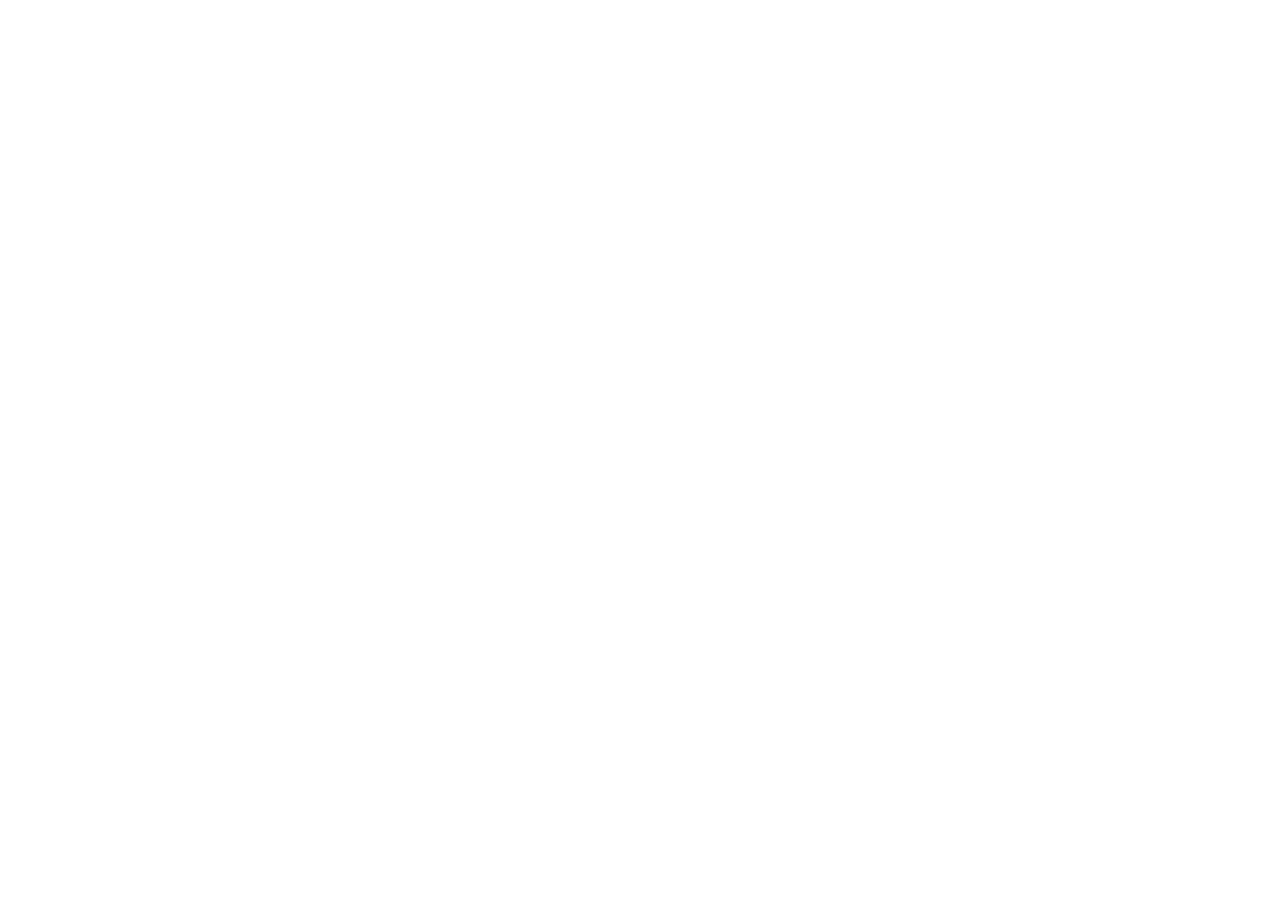
==== dashboard.html @ fd1106fd "HTML Assignment 1" ====
<!DOCTYPE html>
<html lang="en">
<head>
    <meta charset="UTF-8">
    <meta http-equiv="X-UA-Compatible" content="IE=edge">
    <meta name="viewport" content="width=device-width, initial-scale=1.0">
    <title>Dashboard</title>
</head>
<body>
    
</body>
</html>
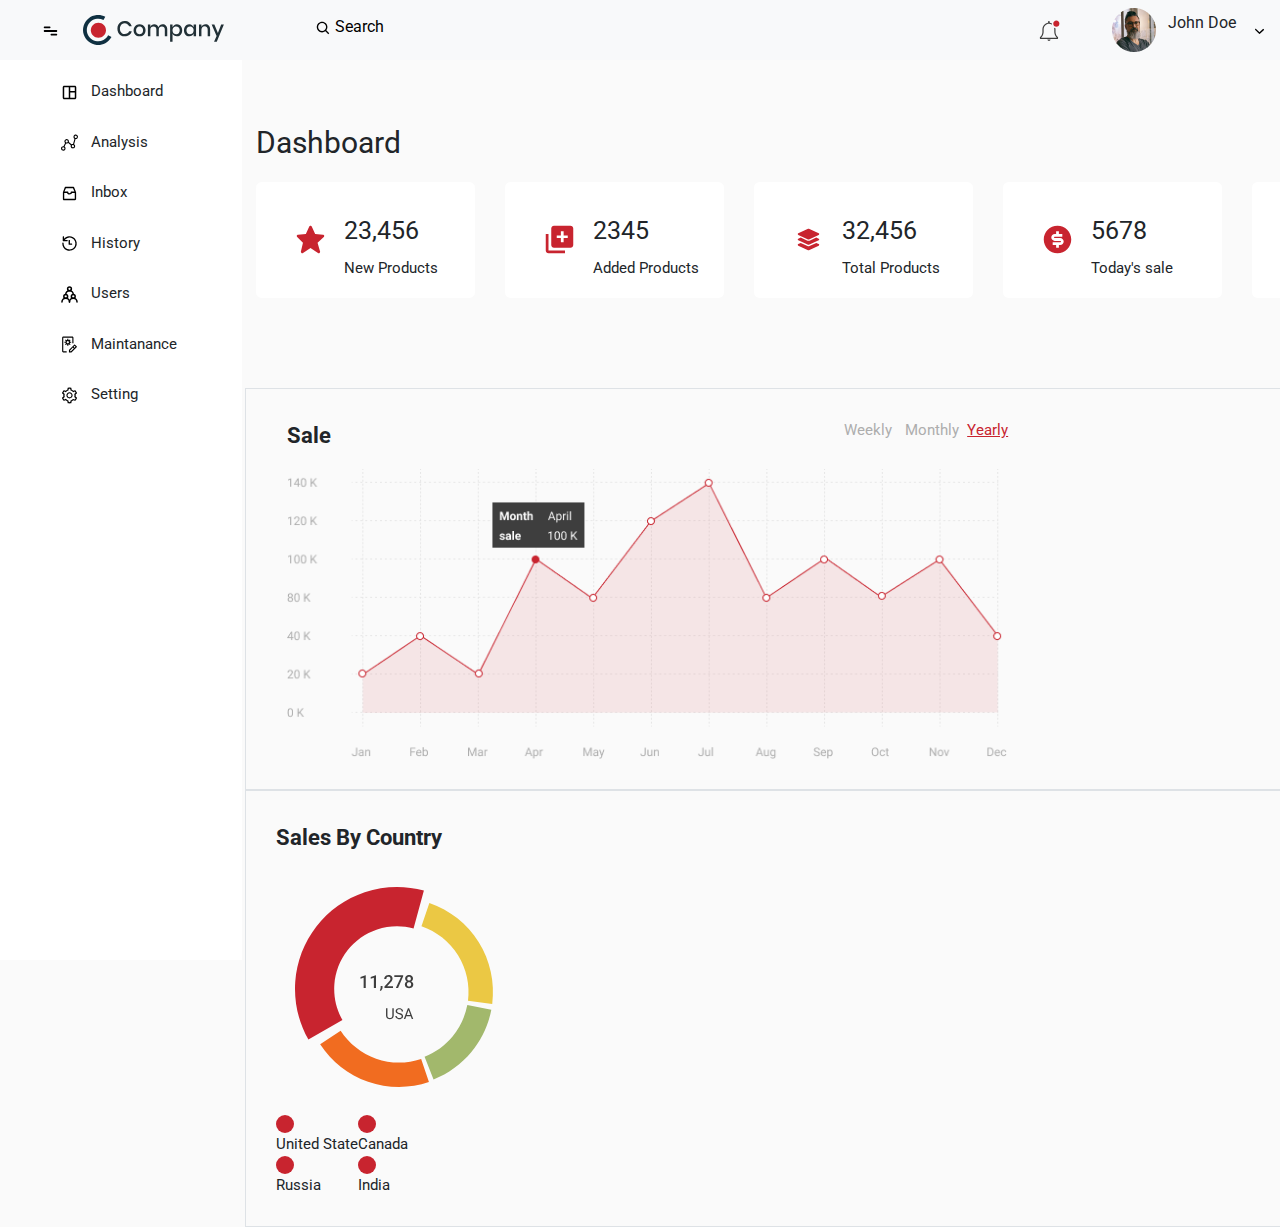
==== commit dd05ebc9: "day2 work" ====
--- a/dashboard.html
+++ b/dashboard.html
@@ -1,12 +1,190 @@
 <!DOCTYPE html>
 <html lang="en">
+
 <head>
-    <meta charset="UTF-8">
-    <meta http-equiv="X-UA-Compatible" content="IE=edge">
-    <meta name="viewport" content="width=device-width, initial-scale=1.0">
-    <title>Dashboard</title>
+  <meta charset="UTF-8">
+  <meta http-equiv="X-UA-Compatible" content="IE=edge">
+  <meta name="viewport" content="width=device-width, initial-scale=1.0">
+  <title>Dashboard</title>
+  <link rel="stylesheet" href="css/bootstrap.min.css">
+  <link rel="icon" type="image/x-icon" href="image/favicon.ico">
+  <link rel="stylesheet" href="https://cdn.jsdelivr.net/npm/bootstrap@5.3.0-alpha1/dist/css/bootstrap.min.css">
+  <script src="js/bootstrap.bundle.min.js"></script>
+  <script src="js/custom.js"></script>
+  <link rel="stylesheet" href="css/w3.css">
+  <link rel="stylesheet" href="css/style.css">
+
+
 </head>
-<body>
-    
+
+<body id="dashboard">
+  <nav class="navbar navbar-expand-lg bg-body-tertiary">
+    <div class="container-fluid">
+      <a class="navbar-brand" onclick="openSidebar()"><span><img src="image/menu-bar.svg" alt="" srcset=""
+            class="mainNavImg"></span></a>
+      <button class="navbar-toggler" type="button" data-bs-toggle="collapse" data-bs-target="#navbarSupportedContent"
+        aria-controls="navbarSupportedContent" aria-expanded="false" aria-label="Toggle navigation">
+        <span class="navbar-toggler-icon"></span>
+      </button>
+      <div class="collapse navbar-collapse" id="navbarSupportedContent">
+        <ul class="navbar-nav me-auto mb-2 mb-lg-0">
+          <li class="nav-item">
+            <a class="nav-link active" aria-current="page" href="#"><span><img src="image/header-logo.svg"
+                  class="navbarLogo"></span></a>
+          </li>
+          <li class="nav-item">
+            <a class="nav-link active" aria-current="page" href="#"><span><img src="image/search-icon.svg"
+                  class="navbarSearchIcon"></span> Search</a>
+          </li>
+        </ul>
+        <a class="nav-link active" aria-current="page" href="#"><span><img src="image/notification-icon.svg"
+              class="navbarNotification"></span></a>
+        <a class="nav-link active" aria-current="page" href="#"><span><img src="image/profile.png"
+              class="navbarProfile"></span></a>
+        <p class="navbarUser">John Doe</p>
+        <a class="nav-link active" aria-current="page" href="#"><span><img src="image/downward-arrow.svg"
+              class="navbarDownArrow"></span></a>
+      </div>
+    </div>
+  </nav>
+
+  <!-- Sidebar -->
+  <div class="w3-sidebar w3-bar-block" style="display:block" id="mySidebar">
+    <button class="w3-bar-item w3-button sidebarIcon"><span><img src="image/dashboard-default.svg"
+          class="navbarDownArrow">Dashboard</span></button>
+    <button class="w3-bar-item w3-button sidebarIcon"><span><img src="image/graph-default.svg"
+          class="navbarDownArrow">Analysis</span></button>
+    <button class="w3-bar-item w3-button sidebarIcon"><span><img src="image/inbox-default.svg"
+          class="navbarDownArrow">Inbox</span></button>
+    <button class="w3-bar-item w3-button sidebarIcon"><span><img src="image/clock-default.svg"
+          class="navbarDownArrow">History</span></button>
+    <button class="w3-bar-item w3-button sidebarIcon"><span><img src="image/user-default.svg"
+          class="navbarDownArrow">Users</span></button>
+    <button class="w3-bar-item w3-button sidebarIcon"><span><img src="image/maintenance-default.svg"
+          class="navbarDownArrow">Maintanance</span></button>
+    <button class="w3-bar-item w3-button sidebarIcon"><span><img src="image/setting-default.svg"
+          class="navbarDownArrow">Setting</span></button>
+  </div>
+  <div id="mainContent">
+    <p class="Dashboard">Dashboard</p>
+    <div class="detailsCard d-flex">
+
+      <!-- card1 -->
+      <div class="card mb-3">
+        <div class="row g-0">
+          <div class="col-md-4">
+            <img src="image/star.svg" class="img-fluid rounded-start" alt="...">
+          </div>
+          <div class="col-md-8">
+            <div class="card-body">
+              <p class="card-title">23,456</p>
+              <p class="card-text">New Products</p>
+            </div>
+          </div>
+        </div>
+      </div>
+
+      <!-- card2 -->
+
+      <div class="card mb-3" style="max-width: 219px;">
+        <div class="row g-0">
+          <div class="col-md-4">
+            <img src="image/new-product.svg" class="img-fluid rounded-start" alt="...">
+          </div>
+          <div class="col-md-8">
+            <div class="card-body">
+              <p class="card-title">2345</p>
+              <p class="card-text">Added Products</p>
+            </div>
+          </div>
+        </div>
+      </div>
+
+      <!-- card3 -->
+
+      <div class="card mb-3" style="max-width: 219px;">
+        <div class="row g-0">
+          <div class="col-md-4">
+            <img src="image/total-product.svg" class="img-fluid rounded-start" alt="...">
+          </div>
+          <div class="col-md-8">
+            <div class="card-body">
+              <p class="card-title">32,456</p>
+              <p class="card-text">Total Products</p>
+            </div>
+          </div>
+        </div>
+      </div>
+
+      <!-- card4 -->
+
+      <div class="card mb-3" style="max-width: 219px;">
+        <div class="row g-0">
+          <div class="col-md-4">
+            <img src="image/dollar-filled.svg" class="img-fluid rounded-start" alt="...">
+          </div>
+          <div class="col-md-8">
+            <div class="card-body">
+              <p class="card-title">5678</p>
+              <p class="card-text">Today's sale</p>
+            </div>
+          </div>
+        </div>
+      </div>
+
+      <!-- card5 -->
+
+      <div class="card mb-3" style="max-width: 219px;">
+        <div class="row g-0">
+          <div class="col-md-4">
+            <img src="image/money-bag.svg" class="img-fluid rounded-start" alt="...">
+          </div>
+          <div class="col-md-8">
+            <div class="card-body">
+              <hp class="card-title">33,5342</h>
+              <p class="card-text">total sale</p>
+            </div>
+          </div>
+        </div>
+      </div>
+    </div>
+    <div class="row graph">
+      <div class="col border">
+        <div class="row sale">
+          <div class="col"><p class="saleText"><b>Sale</b></p></div>
+          <div class="col">
+            <div class="row">
+              <div class="col">
+
+              </div>
+              <div class="col-2 salePeriod">Weekly</div>
+              <div class="col-2 salePeriod">Monthly</div>
+              <div class="col-2 salePeriod SalePeriodActive"><u>Yearly</u></div>
+            </div>
+          </div>
+          <img src="image/data-graph.png" alt="" srcset="">
+        </div>
+      </div>
+      <div class="col border saleByCountery">
+        <p class="saleText"><b>Sales By Country</b></p>
+        <img src="image/pie-chart.svg" alt="">
+        <table>
+          <tr>
+            <td><span><div class="circle"></div>United State</td>
+            <td><div class="circle"></div>Canada</td>
+          </tr>
+          <tr>
+            <td><div class="circle"></div>Russia</td>
+            <td><div class="circle"></div>India</td>
+          </tr>
+        </table>
+      </div>
+    </div>
+
+
+  </div>
+  
+  <script src="https://cdn.jsdelivr.net/npm/bootstrap@5.3.0-alpha1/dist/js/bootstrap.bundle.min.js"></script>
 </body>
+
 </html>--- a/css/style.css
+++ b/css/style.css
@@ -0,0 +1,233 @@
+@import url('https://fonts.googleapis.com/css2?family=Roboto');
+*{
+    margin: 0;
+    padding: 0;
+    font-family: roboto;
+}
+body{
+    background-color: #FAFAFA;
+}
+
+/* Css Of Index.html Page */
+
+.innerDiv{
+    width:50%;
+}
+.left{
+    position: relative;
+    top: 72px;
+left: 166px;
+}
+.left img{
+    width: 576px;
+    height: 576px;
+border-radius: 50%;
+box-shadow: 0px 4px 31px  #0000000A;
+border: 20px solid #FFFFFF;
+opacity: 1;
+}
+.companyLogo{
+    position:Absolute;
+    top: 106px;
+}
+.companyLogo img{
+    width: 272px;
+height: 58px;
+
+}
+.companyText{
+    position:Absolute;
+    width: 500px;
+    height: 100px;
+    top: 183px;
+   
+}
+.companyText p{
+    font: normal normal 300 40px/47px Roboto;
+letter-spacing: 0px;
+color: #3E3E3E;
+}
+.companyText span{
+    font: normal normal 900 40px/53px Roboto;
+letter-spacing: 0px;
+color: #C8242F;
+}
+.loginText{
+    position: Absolute;
+    top:315px;
+    
+}
+.loginText p{
+    text-align: left;
+font: normal normal normal 25px/33px Roboto;
+letter-spacing: 0px;
+color: #3E3E3E;
+}
+.loginForm{
+    position: absolute;
+    top:372px;
+}
+input{
+    width:429px;
+    height:49px;
+    background: #FFFFFF 0% 0% no-repeat padding-box;
+border: 1px solid #ADADAD;
+border-radius: 5px;
+}
+input[type=password]{
+    margin-top: 27px;
+}
+input[type=submit]{
+    width: 138px;
+height: 45px;
+background: #C8242F 0% 0% no-repeat padding-box;
+border-radius: 23px;
+font: normal normal medium 18px/24px Roboto;
+letter-spacing: 0px;
+color: #FFFFFF;
+margin-top:30px;
+}
+
+.forgotPass{
+    position: absolute;
+    top:170px;
+    left: 300px;
+    font: normal normal normal 15px/20px Roboto;
+    color: #ADADAD;
+}
+.signIn{
+    position: absolute;
+    top:595px;
+    font: normal normal normal 15px/20px Roboto;
+    color: #ADADAD;
+}
+.signIn span{
+    color: #C8242F;
+}
+
+
+/*css of Dashboard page*/
+
+.dashboard{
+    background: #FAFAFA 0% 0% no-repeat padding-box;
+}
+nav{
+    font-size: 16px;
+}
+.mainNavImg{
+    margin-left: 30px;
+}
+.navbarLogo{
+    height:30px;
+    width:142px;
+    margin-right:75px;
+}
+.navbarSearchIcon{
+    height:16px;
+    width:16px;
+}
+.navbarDownArrow{
+    margin-left: 14px;
+}
+.navbarUser{
+    margin-left: 12px;
+}
+.navbarProfile{
+    margin-left: 52px;
+    height:44px;
+    width:44px;
+}
+.navbarNotification{
+    height: 22px;
+    width: 22px;
+}
+span img{
+    width:19px;
+    height: 18px;
+}
+.w3-sidebar{
+    z-index: 111;
+}
+.w3-sidebar button{
+    margin:12px 30px;
+}
+.w3-sidebar img{
+    width: 19px;
+    height: 19px;
+    margin-right: 12px;
+}
+.sidebarIcon:hover{
+    background-color: #FFF3F4;
+    color:#C8242F;
+}
+.w3-sidebar{
+    width:242px;
+}
+#mainContent {
+    margin-left: 20%;
+}
+#mainContent .Dashboard{
+    font-size: 30px;
+    position: absolute;
+    top: 120px;
+}
+.detailsCard{
+    border:none;
+    position: absolute;
+    top:182px;
+}
+.detailsCard .card{
+    width: 219px;
+    height:116px;
+    overflow-y: hidden;
+    margin-right:30px
+
+}
+.detailsCard img{
+    margin:41px 0;
+    margin-left:38px;
+    height:  33px;
+    width: 33px;
+}
+.detailsCard .card-body{
+    padding-top:30px;
+
+}
+.detailsCard .card-title{
+    font-size: 25px;
+}
+.detailsCard .card-text{
+    font-size: 15px;
+}
+.detailsCard .card{
+    border:none;
+}
+.graph{
+    position: relative;
+    top:328px;
+}
+.sale{
+    width:802px;
+    height:400px;
+    padding:30px;
+}
+.saleText{
+    font-size: 22px;
+}
+.salePeriod{
+    font-family: 12px;
+    color: #ADADAD;
+}
+.SalePeriodActive{
+    color: #C8242F;
+}
+.saleByCountery{
+    padding:30px;
+}
+
+.circle{
+    width:18px;
+    height:18px;
+    border-radius: 100%;
+    background-color: #C8242F;
+}
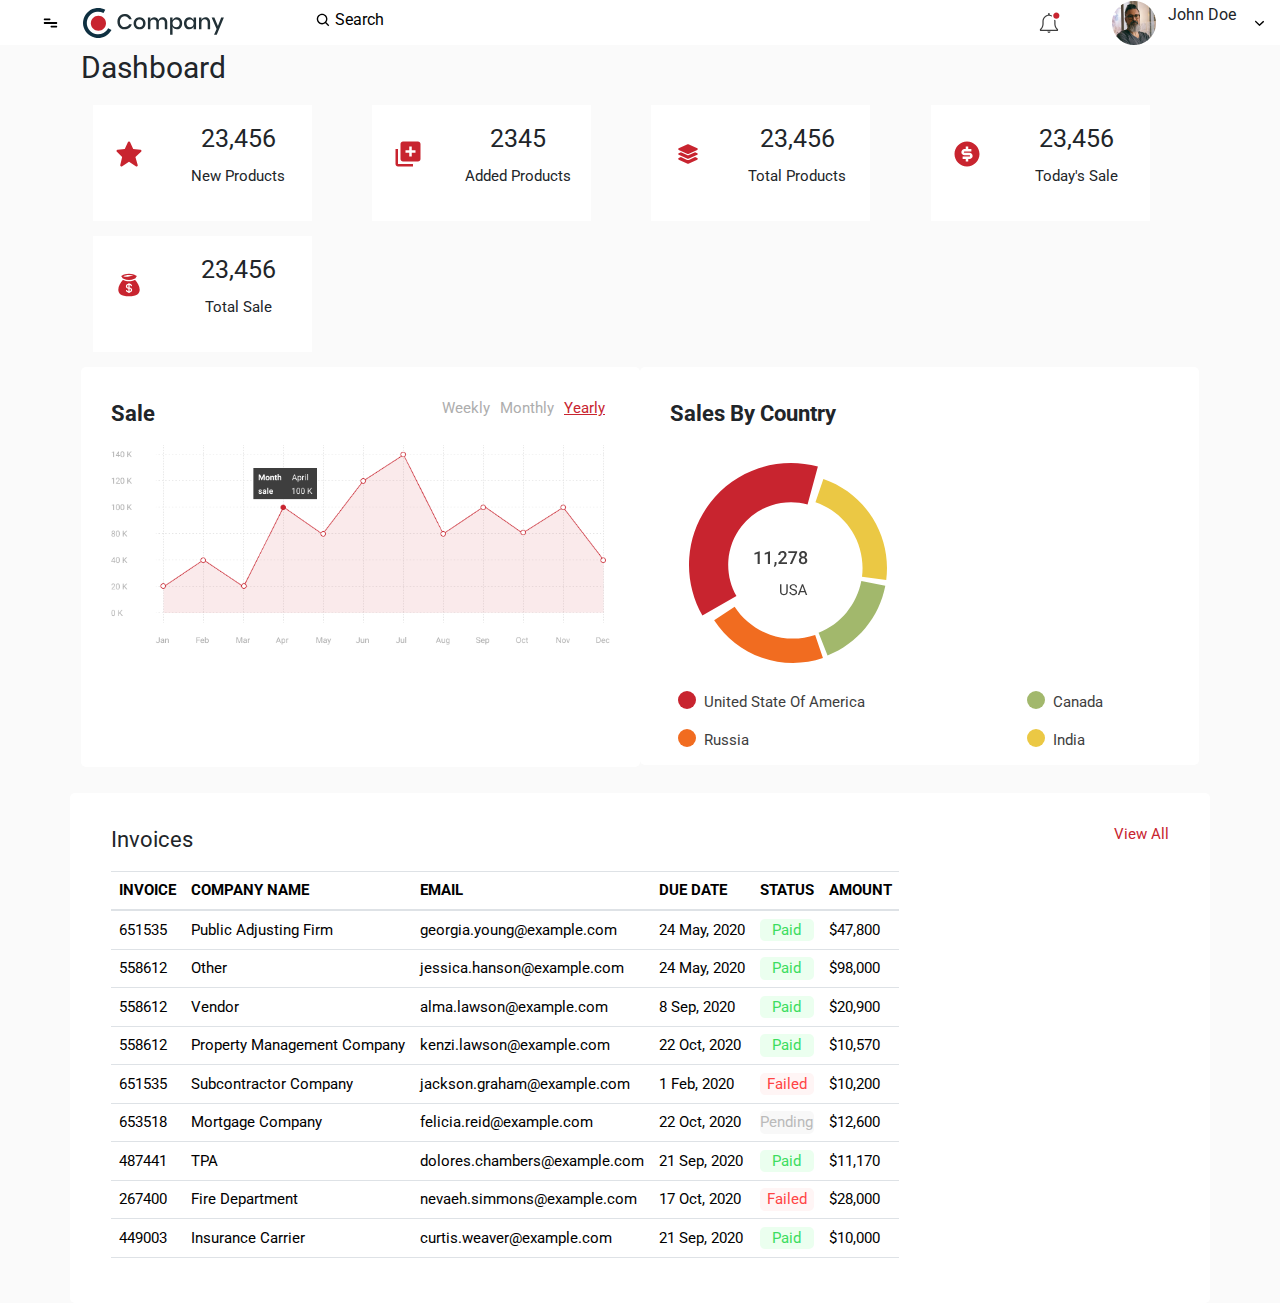
==== commit f47195c6: "Assignment 3" ====
--- a/dashboard.html
+++ b/dashboard.html
@@ -18,8 +18,8 @@
 </head>
 
 <body id="dashboard">
-  <nav class="navbar navbar-expand-lg bg-body-tertiary">
-    <div class="container-fluid">
+  <nav class="navbar navbar-expand-lg bg-body-tertiary bg-white">
+    <div class="container-fluid bg-white">
       <a class="navbar-brand" onclick="openSidebar()"><span><img src="image/menu-bar.svg" alt="" srcset=""
             class="mainNavImg"></span></a>
       <button class="navbar-toggler" type="button" data-bs-toggle="collapse" data-bs-target="#navbarSupportedContent"
@@ -49,9 +49,9 @@
   </nav>
 
   <!-- Sidebar -->
-  <div class="w3-sidebar w3-bar-block" style="display:block" id="mySidebar">
-    <button class="w3-bar-item w3-button sidebarIcon"><span><img src="image/dashboard-default.svg"
-          class="navbarDownArrow">Dashboard</span></button>
+  <div class="w3-sidebar w3-bar-block" style="display:none" id="mySidebar">
+    <button class="w3-bar-item w3-button sidebarIcon"><img src="image/dashboard-default.svg"
+        class="navbarDownArrow"><span class="Items">Dashboard</span></button>
     <button class="w3-bar-item w3-button sidebarIcon"><span><img src="image/graph-default.svg"
           class="navbarDownArrow">Analysis</span></button>
     <button class="w3-bar-item w3-button sidebarIcon"><span><img src="image/inbox-default.svg"
@@ -65,11 +65,90 @@
     <button class="w3-bar-item w3-button sidebarIcon"><span><img src="image/setting-default.svg"
           class="navbarDownArrow">Setting</span></button>
   </div>
-  <div id="mainContent">
+  <!-- <div id="mainContent"> -->
+    <div class="container">
     <p class="Dashboard">Dashboard</p>
-    <div class="detailsCard d-flex">
-
-      <!-- card1 -->
+    <div class="container-fluid text-center">
+      <div class="row">
+        <div class="col">
+          <div class="card mb-3">
+            <div class="row g-0">
+              <div class="col-md-4 d-flex align-items-center justify-content-center">
+                <img src="image/star.svg" class="img-fluid rounded-start" alt="...">
+              </div>
+              <div class="col-md-8">
+                <div class="card-body">
+                  <p class="card-title">23,456</p>
+                  <p class="card-text">New Products</p>
+                </div>
+              </div>
+            </div>
+          </div>
+        </div>
+        <div class="col">
+        <div class="card mb-3" style="max-width: 219px;">
+          <div class="row g-0">
+            <div class="col-md-4 d-flex align-items-center justify-content-center">
+              <img src="image/new-product.svg" class="img-fluid rounded-start" alt="...">
+            </div>
+            <div class="col-md-8">
+              <div class="card-body">
+                <p class="card-title">2345</p>
+                <p class="card-text">Added Products</p>
+              </div>
+            </div>
+          </div>
+        </div>
+      </div>
+        <div class="col">
+          <div class="card mb-3">
+            <div class="row g-0">
+              <div class="col-md-4 d-flex align-items-center justify-content-center">
+                <img src="image/total-product.svg" class="img-fluid rounded-start" alt="...">
+              </div>
+              <div class="col-md-8">
+                <div class="card-body">
+                  <p class="card-title">23,456</p>
+                  <p class="card-text">Total Products</p>
+                </div>
+              </div>
+            </div>
+          </div>
+        </div>
+        <div class="col">
+          <div class="card mb-3">
+            <div class="row g-0">
+              <div class="col-md-4 d-flex align-items-center justify-content-center">
+                <img src="image/dollar-filled.svg" class="img-fluid rounded-start" alt="...">
+              </div>
+              <div class="col-md-8">
+                <div class="card-body">
+                  <p class="card-title">23,456</p>
+                  <p class="card-text">Today's Sale</p>
+                </div>
+              </div>
+            </div>
+          </div>
+        </div>
+        <div class="col">
+          <div class="card mb-3">
+            <div class="row g-0">
+              <div class="col-md-4 d-flex align-items-center justify-content-center">
+                <img src="image/money-bag.svg" class="img-fluid rounded-start" alt="...">
+              </div>
+              <div class="col-md-8">
+                <div class="card-body">
+                  <p class="card-title">23,456</p>
+                  <p class="card-text">Total Sale</p>
+                </div>
+              </div>
+            </div>
+          </div>
+        </div>
+      </div>
+    </div>
+    <!-- <div class="detailsCard d-flex">
+
       <div class="card mb-3">
         <div class="row g-0">
           <div class="col-md-4">
@@ -84,7 +163,7 @@
         </div>
       </div>
 
-      <!-- card2 -->
+      
 
       <div class="card mb-3" style="max-width: 219px;">
         <div class="row g-0">
@@ -100,7 +179,7 @@
         </div>
       </div>
 
-      <!-- card3 -->
+      
 
       <div class="card mb-3" style="max-width: 219px;">
         <div class="row g-0">
@@ -116,7 +195,7 @@
         </div>
       </div>
 
-      <!-- card4 -->
+      
 
       <div class="card mb-3" style="max-width: 219px;">
         <div class="row g-0">
@@ -132,7 +211,7 @@
         </div>
       </div>
 
-      <!-- card5 -->
+      
 
       <div class="card mb-3" style="max-width: 219px;">
         <div class="row g-0">
@@ -142,48 +221,186 @@
           <div class="col-md-8">
             <div class="card-body">
               <hp class="card-title">33,5342</h>
-              <p class="card-text">total sale</p>
-            </div>
-          </div>
+                <p class="card-text">total sale</p>
+            </div>
+          </div>
+        </div>
+      </div>
+    </div> -->
+
+    <!-- Graph  -->
+    <div class="container-fluid">
+      <div class="row">
+        <div class="col sale">
+          <div class="d-flex justify-content-between">
+            <p class="saleText"><b>Sale</b></p>
+            <div class="d-inline-flex">
+              <p class="salePeriod">Weekly</p>
+              <p class="salePeriod">Monthly</p>
+              <p class="salePeriod SalePeriodActive">Yearly</p>
+            </div>
+          </div>
+          
+          <img src="image/data-graph.png" alt="" srcset="">
+        </div>
+        <div class="col saleByCountry">
+          <p class="saleText"><b>Sales By Country</b></p>
+          <img src="image/pie-chart.svg" alt="">
+          <table>
+            <tr>
+              <td>
+                <div class="d-inline-flex">
+                  <p class="circle red"></p>
+                  <p>United State Of America</p>
+                </div>
+              </td>
+              <td>
+                <div class="d-inline-flex">
+                  <p class="circle green"></p>
+                  <p>Canada</p>
+                </div>
+              </td>
+            </tr>
+            <tr>
+              <td>
+                <div class="d-inline-flex">
+                  <p class="circle orange"></p>
+                  <p>Russia</p>
+                </div>
+              </td>
+              <td>
+                <div class="d-inline-flex">
+                  <p class="circle yellow"></p>
+                  <p>India</p>
+                </div>
+              </td>
+            </tr>
+          </table>
         </div>
       </div>
     </div>
-    <div class="row graph">
-      <div class="col border">
-        <div class="row sale">
-          <div class="col"><p class="saleText"><b>Sale</b></p></div>
-          <div class="col">
-            <div class="row">
-              <div class="col">
-
-              </div>
-              <div class="col-2 salePeriod">Weekly</div>
-              <div class="col-2 salePeriod">Monthly</div>
-              <div class="col-2 salePeriod SalePeriodActive"><u>Yearly</u></div>
-            </div>
-          </div>
-          <img src="image/data-graph.png" alt="" srcset="">
-        </div>
-      </div>
-      <div class="col border saleByCountery">
-        <p class="saleText"><b>Sales By Country</b></p>
-        <img src="image/pie-chart.svg" alt="">
-        <table>
-          <tr>
-            <td><span><div class="circle"></div>United State</td>
-            <td><div class="circle"></div>Canada</td>
-          </tr>
-          <tr>
-            <td><div class="circle"></div>Russia</td>
-            <td><div class="circle"></div>India</td>
-          </tr>
-        </table>
-      </div>
+
+    <!-- Invoices -->
+    <div class="row invoices">
+      <div class="container-fluid">
+      <div class="row d-flex justify-content-between">
+        <div class="col">
+          <p>Invoices</p>
+        </div>
+        <div class="col"> <a href="#">View All</a></div>
+      </div>
+      <table class="table table-responsive">
+        <thead>
+          <tr>
+            <th scope="col">INVOICE</th>
+            <th scope="col">COMPANY NAME</th>
+            <th scope="col">EMAIL</th>
+            <th scope="col">DUE DATE</th>
+            <th scope="col">STATUS</th>
+            <th scope="col">AMOUNT</th>
+          </tr>
+        </thead>
+        <tbody>
+          <tr>
+            <td>651535</td>
+            <td>Public Adjusting Firm</td>
+            <td>georgia.young@example.com</td>
+            <td>24 May, 2020</td>
+            <td>
+              <div class="paid">Paid</div>
+            </td>
+            <td>$47,800</td>
+          </tr>
+          <tr>
+            <td>558612</td>
+            <td>Other</td>
+            <td>jessica.hanson@example.com</td>
+            <td>24 May, 2020</td>
+            <td>
+              <div class="paid">Paid</div>
+            </td>
+            <td>$98,000</td>
+          </tr>
+          <tr>
+            <td>558612</td>
+            <td>Vendor</td>
+            <td>alma.lawson@example.com</td>
+            <td>8 Sep, 2020</td>
+            <td>
+              <div class="paid">Paid</div>
+            </td>
+            <td>$20,900</td>
+          </tr>
+          <tr>
+            <td>558612</td>
+            <td>Property Management Company</td>
+            <td>kenzi.lawson@example.com</td>
+            <td>22 Oct, 2020</td>
+            <td>
+              <div class="paid">Paid</div>
+            </td>
+            <td>$10,570</td>
+          </tr>
+          <tr>
+            <td>651535</td>
+            <td>Subcontractor Company</td>
+            <td>jackson.graham@example.com</td>
+            <td>1 Feb, 2020</td>
+            <td>
+              <div class="failed">Failed</div>
+            </td>
+            <td>$10,200</td>
+          </tr>
+          <tr>
+            <td>653518</td>
+            <td>Mortgage Company</td>
+            <td>felicia.reid@example.com</td>
+            <td>22 Oct, 2020</td>
+            <td>
+              <div class="pending">Pending</div>
+            </td>
+            <td>$12,600</td>
+          </tr>
+          <tr>
+            <td>487441</td>
+            <td>TPA</td>
+            <td>dolores.chambers@example.com</td>
+            <td>21 Sep, 2020</td>
+            <td>
+              <div class="paid">Paid</div>
+            </td>
+            <td>$11,170</td>
+          </tr>
+          <tr>
+            <td>267400</td>
+            <td>Fire Department</td>
+            <td>nevaeh.simmons@example.com</td>
+            <td>17 Oct, 2020</td>
+            <td>
+              <div class="failed">Failed</div>
+            </td>
+            <td>$28,000</td>
+          </tr>
+          <tr>
+            <td>449003</td>
+            <td>Insurance Carrier</td>
+            <td>curtis.weaver@example.com</td>
+            <td>21 Sep, 2020</td>
+            <td>
+              <div class="paid">Paid</div>
+            </td>
+            <td>$10,000</td>
+          </tr>
+        </tbody>
+      </table>
     </div>
 
+    </div>
+    
 
   </div>
-  
+
+
   <script src="https://cdn.jsdelivr.net/npm/bootstrap@5.3.0-alpha1/dist/js/bootstrap.bundle.min.js"></script>
 </body>
 
--- a/css/style.css
+++ b/css/style.css
@@ -1,233 +1,527 @@
 @import url('https://fonts.googleapis.com/css2?family=Roboto');
-*{
+
+* {
     margin: 0;
     padding: 0;
     font-family: roboto;
-}
-body{
+
+}
+
+body {
     background-color: #FAFAFA;
 }
 
 /* Css Of Index.html Page */
 
-.innerDiv{
-    width:50%;
-}
-.left{
+.index img{
+    border-radius: 50%;
+    border: 20px solid #FFFFFF;
+    box-shadow: 0px 4px 31px #0000000A;
+    margin-top: 72px;
+}
+
+.innerDiv {
+    width: 50%;
+}
+
+.left {
     position: relative;
     top: 72px;
-left: 166px;
-}
-.left img{
+    left: 166px;
+}
+
+.left img {
     width: 576px;
     height: 576px;
-border-radius: 50%;
-box-shadow: 0px 4px 31px  #0000000A;
-border: 20px solid #FFFFFF;
-opacity: 1;
-}
-.companyLogo{
-    position:Absolute;
+    border-radius: 50%;
+    box-shadow: 0px 4px 31px #0000000A;
+    border: 20px solid #FFFFFF;
+    opacity: 1;
+}
+
+.companyLogo {
+    position: Absolute;
     top: 106px;
 }
-.companyLogo img{
+
+.companyLogo img {
     width: 272px;
-height: 58px;
-
-}
-.companyText{
-    position:Absolute;
+    height: 58px;
+
+}
+
+.companyText {
+    position: Absolute;
     width: 500px;
     height: 100px;
     top: 183px;
-   
-}
-.companyText p{
+
+}
+
+.companyText p {
     font: normal normal 300 40px/47px Roboto;
-letter-spacing: 0px;
-color: #3E3E3E;
-}
-.companyText span{
+    letter-spacing: 0px;
+    color: #3E3E3E;
+}
+
+.companyText span {
     font: normal normal 900 40px/53px Roboto;
-letter-spacing: 0px;
-color: #C8242F;
-}
-.loginText{
+    letter-spacing: 0px;
+    color: #C8242F;
+}
+
+.loginText {
     position: Absolute;
-    top:315px;
-    
-}
-.loginText p{
+    top: 315px;
+
+}
+
+.loginText p {
     text-align: left;
-font: normal normal normal 25px/33px Roboto;
-letter-spacing: 0px;
-color: #3E3E3E;
-}
-.loginForm{
-    position: absolute;
-    top:372px;
-}
-input{
-    width:429px;
-    height:49px;
+    font: normal normal normal 25px/33px Roboto;
+    letter-spacing: 0px;
+    color: #3E3E3E;
+}
+
+.loginForm {
+    position: absolute;
+    top: 372px;
+}
+
+input {
+    width: 429px;
+    height: 49px;
     background: #FFFFFF 0% 0% no-repeat padding-box;
-border: 1px solid #ADADAD;
-border-radius: 5px;
-}
-input[type=password]{
+    border: 1px solid #ADADAD;
+    border-radius: 5px;
+}
+
+input[type=password] {
     margin-top: 27px;
 }
-input[type=submit]{
+
+input[type=submit] {
     width: 138px;
-height: 45px;
-background: #C8242F 0% 0% no-repeat padding-box;
-border-radius: 23px;
-font: normal normal medium 18px/24px Roboto;
-letter-spacing: 0px;
-color: #FFFFFF;
-margin-top:30px;
-}
-
-.forgotPass{
-    position: absolute;
-    top:170px;
+    height: 45px;
+    background: #C8242F 0% 0% no-repeat padding-box;
+    border-radius: 23px;
+    font: normal normal medium 18px/24px Roboto;
+    letter-spacing: 0px;
+    color: #FFFFFF;
+    margin-top: 30px;
+}
+
+.forgotPass {
+    position: absolute;
+    top: 170px;
     left: 300px;
     font: normal normal normal 15px/20px Roboto;
     color: #ADADAD;
 }
-.signIn{
-    position: absolute;
-    top:595px;
+
+.signIn {
+    position: absolute;
+    top: 595px;
     font: normal normal normal 15px/20px Roboto;
     color: #ADADAD;
 }
-.signIn span{
+
+.signIn span {
     color: #C8242F;
 }
 
 
 /*css of Dashboard page*/
 
-.dashboard{
+.dashboard {
     background: #FAFAFA 0% 0% no-repeat padding-box;
 }
-nav{
+
+nav {
     font-size: 16px;
-}
-.mainNavImg{
+    z-index: 11;
+    position: fixed;
+    background-color: #FFFFFF;
+}
+
+.navbar {
+    display: contents;
+    margin-top: 0;
+    padding-top: 0;
+}
+
+.mainNavImg {
     margin-left: 30px;
 }
-.navbarLogo{
-    height:30px;
-    width:142px;
-    margin-right:75px;
-}
-.navbarSearchIcon{
-    height:16px;
-    width:16px;
-}
-.navbarDownArrow{
+
+.navbarLogo {
+    height: 30px;
+    width: 142px;
+    margin-right: 75px;
+}
+
+.navbarSearchIcon {
+    height: 16px;
+    width: 16px;
+}
+
+.navbarDownArrow {
     margin-left: 14px;
 }
-.navbarUser{
+
+.navbarUser {
     margin-left: 12px;
 }
-.navbarProfile{
+
+.navbarProfile {
     margin-left: 52px;
-    height:44px;
-    width:44px;
-}
-.navbarNotification{
+    height: 44px;
+    width: 44px;
+}
+
+.navbarNotification {
     height: 22px;
     width: 22px;
 }
-span img{
-    width:19px;
+
+span img {
+    width: 19px;
     height: 18px;
 }
-.w3-sidebar{
+
+.w3-sidebar {
     z-index: 111;
 }
-.w3-sidebar button{
-    margin:12px 30px;
-}
-.w3-sidebar img{
+
+.w3-sidebar button {
+    margin: 12px 30px;
+}
+
+.w3-sidebar img {
     width: 19px;
     height: 19px;
     margin-right: 12px;
 }
-.sidebarIcon:hover{
+
+.sidebarIcon:hover {
     background-color: #FFF3F4;
-    color:#C8242F;
-}
-.w3-sidebar{
-    width:242px;
-}
+    color: #C8242F;
+}
+
+.w3-sidebar {
+    width: 242px;
+}
+
 #mainContent {
-    margin-left: 20%;
-}
-#mainContent .Dashboard{
+    /* margin-left: 18%; */
+    position: relative;
+}
+
+.Dashboard {
     font-size: 30px;
-    position: absolute;
-    top: 120px;
-}
-.detailsCard{
-    border:none;
-    position: absolute;
-    top:182px;
-}
-.detailsCard .card{
+}
+.card{
+    border: none !important;
+    border-radius: 0 !important;
+    font:roboto !important;
     width: 219px;
-    height:116px;
+    height: 116px;
+    padding: 0 !important;
+}
+.card img{
+    width: 30px;
+    height: 30px;
+}
+.card-text{
+    font-size: 15px !important;
+}
+.card-title{
+    font-size: 25px !important;
+}
+
+
+.detailsCard {
+    border: none;
+    position: absolute;
+    top: 100px;
+}
+
+.detailsCard .card {
+    width: 219px;
+    height: 116px;
     overflow-y: hidden;
-    margin-right:30px
-
-}
-.detailsCard img{
-    margin:41px 0;
-    margin-left:38px;
-    height:  33px;
+    margin-right: 30px
+}
+
+.detailsCard img {
+    margin: 41px 0;
+    margin-left: 38px;
+    height: 33px;
     width: 33px;
 }
-.detailsCard .card-body{
-    padding-top:30px;
-
-}
-.detailsCard .card-title{
+
+.detailsCard .card-body {
+    padding-top: 30px;
+
+}
+
+.detailsCard .card-title {
     font-size: 25px;
 }
-.detailsCard .card-text{
+
+.detailsCard .card-text {
     font-size: 15px;
 }
-.detailsCard .card{
-    border:none;
-}
-.graph{
-    position: relative;
-    top:328px;
-}
-.sale{
-    width:802px;
-    height:400px;
-    padding:30px;
-}
-.saleText{
+
+.detailsCard .card {
+    border: none;
+}
+
+/* .graph {
+    position: absolute;
+    top: 248px;
+} */
+
+.sale {
+    width: 802px;
+    height: 400px;
+    padding: 30px;
+    background-color: #FFFFFF;
+    border-radius: 5px;
+}
+.sale img{
+    /* min-width: 250px;
+    width: min(15vw, 802px);
+    margin: 0 auto; */
+    max-width:100%;
+max-height:100%;
+}
+.saleByCountry img{
+    max-width:100%;
+max-height:100%;
+}
+
+.saleText {
     font-size: 22px;
 }
-.salePeriod{
+
+.salePeriod {
     font-family: 12px;
     color: #ADADAD;
+    background-color: #FFFFFF;
+    border-radius: 5px;
+    margin:0 5px;
+}
+
+.SalePeriodActive {
+    color: #C8242F;
 }
 .SalePeriodActive{
-    color: #C8242F;
-}
-.saleByCountery{
-    padding:30px;
-}
-
-.circle{
+    text-decoration: underline solid #C8242F;
+}
+
+.saleByCountry {
+    width: 385px;
+height: 398px;
+    background-color: #FFFFFF;
+    padding: 30px;
+    border-radius: 5px;
+}
+
+.circle {
+    width: 18px;
+    height: 18px;
+    border-radius: 100%;
+    margin: 0 8px;
+    ;
+}
+
+.red {
+    background-color: #C8242F;
+}
+
+.green {
+    background-color: #A2B86C;
+}
+
+.orange {
+    background-color: #F16C20;
+}
+
+.yellow {
+    background-color: #EBC844;
+}
+
+.saleByCountery td {
+    padding-right: 25px;
+}
+
+.saleByCountery table {
+    table-layout: auto;
+    width: 100%;
+}
+
+.invoices {
+    background-color: #FFFFFF;
+    padding: 30px;
+    border-radius: 5px;
+    margin-top:2vw ;
+}
+
+.invoices p {
+    font-size: 22px;
+}
+
+.paid {
+    background-color: #EBFFEF;
+    color: #3CDD5F;
+    text-align: center;
+    border-radius: 5px;
+}
+
+.failed {
+    background-color: #FFF5F5;
+    color: #FF4545;
+    text-align: center;
+    border-radius: 5px;
+}
+
+.pending {
+    background-color: #F8F8F8;
+    color: #BABABA;
+    text-align: center;
+    border-radius: 5px;
+}
+
+table {
+    color: #3E3E3E;
+    font-size: 15px;
+    width: 100% !important;
+}
+
+table th {
+    color: #ADADAD;
+}
+
+.invoices a {
+    float: right;
+    text-decoration: none;
+    color: #C8242F;
+}
+
+
+/* Css for inner Page  */
+.navDiv,
+.sideDiv {
+    position: sticky;
+    background-color: #FFFFFF;
+    top: 0;
+    right: 0;
+}
+
+.analysisText {
+    font-size: 30px;
+}
+
+.mainArea {
+    position: relative;
+    /* left: 242px; */
+}
+
+.analysisText {
+    position: absolute;
+    top: 40px;
+    left: 48px;
+    font: normal normal medium 30px/39px Roboto;
+}
+
+.form {
+    background-color: white;
+    position: absolute;
+    top: 100px;
+    left: 50px;
+    padding: 20px;
+}
+
+.colText {
+    text-align: left;
+    font-size: 22px;
+    color: #3E3E3E;
+}
+input[type=password] {
+    margin-top: 0;
+}
+.otherTabs{
+    font-size: 18px;
+}
+.form .upload{
+    width: 124px;
+height: 36px;
+    border-radius:18px;
+    border:1px solid red;
+    padding:0 5px;
+    color: #C8242F;
+    background-color: #fff;
+}
+.noItem{
+    margin-left:20px;
+}
+.form-check-label{
+    margin-right: 40px;
+}
+.otherTags{
+    padding-bottom: 35px;
+}
+.form .cta{
+    margin-right: 20px;
+    font-size: 18px;
+    border-radius: 22.5px;
+}
+.bg-danger{
+    background-color: #C8242F;
+}
+.snackbar img{
+    height:18px;
     width:18px;
-    height:18px;
-    border-radius: 100%;
-    background-color: #C8242F;
-}
+    margin:10px
+}
+.error{
+    margin-top: 25px;
+    border: 2px solid #FF3535;
+    color: #FF3535;
+    font-size: 18px;
+}
+.information{
+    margin-top: 25px;
+    border: 2px solid #00B9E1;
+    color: #00B9E1;
+    font-size: 18px;
+}
+.success{
+    margin-top: 25px;
+    border: 2px solid #00AF27;
+    color: #00AF27;
+    font-size: 18px;
+}
+.warning{
+    margin-top: 25px;
+    border: 2px solid #FFA800;
+    color: #FFA800;
+    font-size: 18px;
+}
+.tabSwitch{
+    margin-left: 35px;
+    color: #ADADAD;
+    font-size:15px;
+}
+.tabSwitchActive{
+    color: #C8242F;
+    border-bottom: 5px solid red;
+}
+.abc{
+    padding-left: 0 !important;
+    padding-right: 0 !important;
+}
+.tabSwitch{
+    margin: 0 5px !important;
+}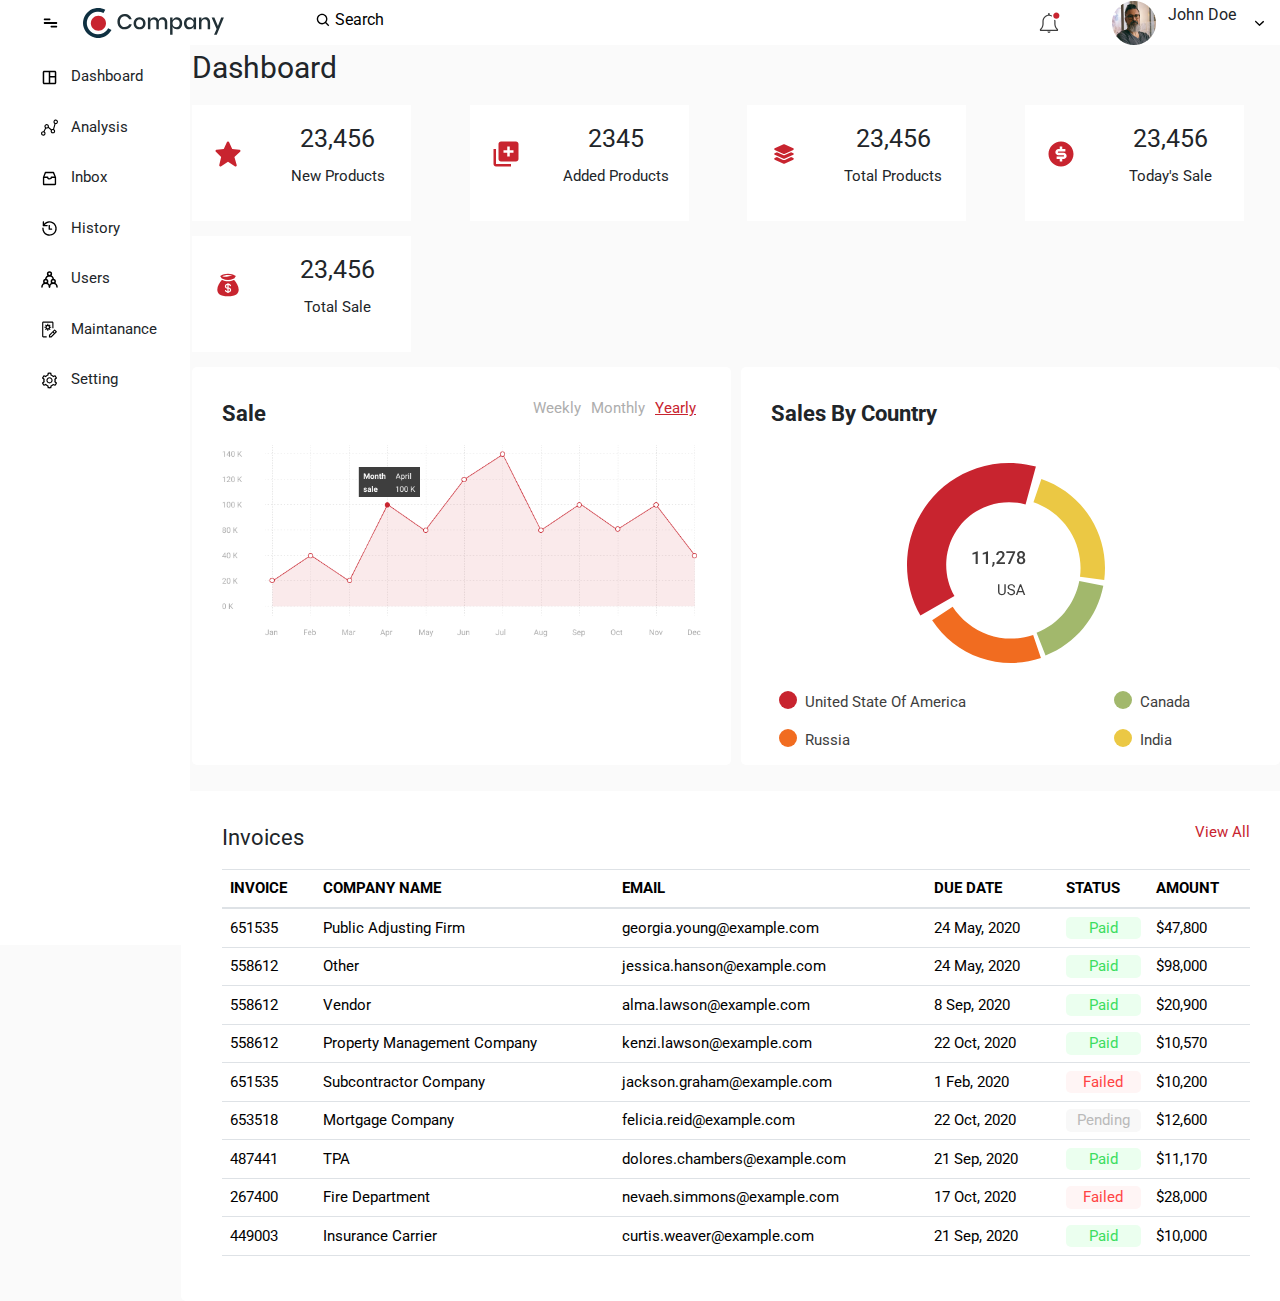
==== commit 219a3570: "Assignment 4" ====
--- a/dashboard.html
+++ b/dashboard.html
@@ -13,8 +13,7 @@
   <script src="js/custom.js"></script>
   <link rel="stylesheet" href="css/w3.css">
   <link rel="stylesheet" href="css/style.css">
-
-
+  <link rel="stylesheet" href="css/resDashboard.css">
 </head>
 
 <body id="dashboard">
@@ -48,8 +47,9 @@
     </div>
   </nav>
 
+
   <!-- Sidebar -->
-  <div class="w3-sidebar w3-bar-block" style="display:none" id="mySidebar">
+  <div class="w3-sidebar w3-bar-block" id="mySidebar">
     <button class="w3-bar-item w3-button sidebarIcon"><img src="image/dashboard-default.svg"
         class="navbarDownArrow"><span class="Items">Dashboard</span></button>
     <button class="w3-bar-item w3-button sidebarIcon"><span><img src="image/graph-default.svg"
@@ -66,80 +66,82 @@
           class="navbarDownArrow">Setting</span></button>
   </div>
   <!-- <div id="mainContent"> -->
-    <div class="container">
+  <div class="container" id="mainContent">
     <p class="Dashboard">Dashboard</p>
-    <div class="container-fluid text-center">
-      <div class="row">
-        <div class="col">
-          <div class="card mb-3">
-            <div class="row g-0">
-              <div class="col-md-4 d-flex align-items-center justify-content-center">
-                <img src="image/star.svg" class="img-fluid rounded-start" alt="...">
+    <div class="boxes">
+      <div class="container text-center">
+        <div class="row">
+          <div class="col">
+            <div class="card mb-3">
+              <div class="row g-0">
+                <div class="col-md-4 d-flex align-items-center justify-content-center">
+                  <img src="image/star.svg" class="img-fluid rounded-start" alt="...">
+                </div>
+                <div class="col-md-8">
+                  <div class="card-body">
+                    <p class="card-title">23,456</p>
+                    <p class="card-text">New Products</p>
+                  </div>
+                </div>
               </div>
-              <div class="col-md-8">
-                <div class="card-body">
-                  <p class="card-title">23,456</p>
-                  <p class="card-text">New Products</p>
+            </div>
+          </div>
+          <div class="col">
+            <div class="card mb-3" style="max-width: 219px;">
+              <div class="row g-0">
+                <div class="col-md-4 d-flex align-items-center justify-content-center">
+                  <img src="image/new-product.svg" class="img-fluid rounded-start" alt="...">
+                </div>
+                <div class="col-md-8">
+                  <div class="card-body">
+                    <p class="card-title">2345</p>
+                    <p class="card-text">Added Products</p>
+                  </div>
                 </div>
               </div>
             </div>
           </div>
-        </div>
-        <div class="col">
-        <div class="card mb-3" style="max-width: 219px;">
-          <div class="row g-0">
-            <div class="col-md-4 d-flex align-items-center justify-content-center">
-              <img src="image/new-product.svg" class="img-fluid rounded-start" alt="...">
-            </div>
-            <div class="col-md-8">
-              <div class="card-body">
-                <p class="card-title">2345</p>
-                <p class="card-text">Added Products</p>
+          <div class="col">
+            <div class="card mb-3">
+              <div class="row g-0">
+                <div class="col-md-4 d-flex align-items-center justify-content-center">
+                  <img src="image/total-product.svg" class="img-fluid rounded-start" alt="...">
+                </div>
+                <div class="col-md-8">
+                  <div class="card-body">
+                    <p class="card-title">23,456</p>
+                    <p class="card-text">Total Products</p>
+                  </div>
+                </div>
               </div>
             </div>
           </div>
-        </div>
-      </div>
-        <div class="col">
-          <div class="card mb-3">
-            <div class="row g-0">
-              <div class="col-md-4 d-flex align-items-center justify-content-center">
-                <img src="image/total-product.svg" class="img-fluid rounded-start" alt="...">
+          <div class="col">
+            <div class="card mb-3">
+              <div class="row g-0">
+                <div class="col-md-4 d-flex align-items-center justify-content-center">
+                  <img src="image/dollar-filled.svg" class="img-fluid rounded-start" alt="...">
+                </div>
+                <div class="col-md-8">
+                  <div class="card-body">
+                    <p class="card-title">23,456</p>
+                    <p class="card-text">Today's Sale</p>
+                  </div>
+                </div>
               </div>
-              <div class="col-md-8">
-                <div class="card-body">
-                  <p class="card-title">23,456</p>
-                  <p class="card-text">Total Products</p>
-                </div>
-              </div>
-            </div>
-          </div>
-        </div>
-        <div class="col">
-          <div class="card mb-3">
-            <div class="row g-0">
-              <div class="col-md-4 d-flex align-items-center justify-content-center">
-                <img src="image/dollar-filled.svg" class="img-fluid rounded-start" alt="...">
-              </div>
-              <div class="col-md-8">
-                <div class="card-body">
-                  <p class="card-title">23,456</p>
-                  <p class="card-text">Today's Sale</p>
-                </div>
-              </div>
-            </div>
-          </div>
-        </div>
-        <div class="col">
-          <div class="card mb-3">
-            <div class="row g-0">
-              <div class="col-md-4 d-flex align-items-center justify-content-center">
-                <img src="image/money-bag.svg" class="img-fluid rounded-start" alt="...">
-              </div>
-              <div class="col-md-8">
-                <div class="card-body">
-                  <p class="card-title">23,456</p>
-                  <p class="card-text">Total Sale</p>
+            </div>
+          </div>
+          <div class="col">
+            <div class="card mb-3">
+              <div class="row g-0">
+                <div class="col-md-4 d-flex align-items-center justify-content-center">
+                  <img src="image/money-bag.svg" class="img-fluid rounded-start" alt="...">
+                </div>
+                <div class="col-md-8">
+                  <div class="card-body">
+                    <p class="card-title">23,456</p>
+                    <p class="card-text">Total Sale</p>
+                  </div>
                 </div>
               </div>
             </div>
@@ -240,7 +242,7 @@
               <p class="salePeriod SalePeriodActive">Yearly</p>
             </div>
           </div>
-          
+
           <img src="image/data-graph.png" alt="" srcset="">
         </div>
         <div class="col saleByCountry">
@@ -283,120 +285,123 @@
     <!-- Invoices -->
     <div class="row invoices">
       <div class="container-fluid">
-      <div class="row d-flex justify-content-between">
-        <div class="col">
-          <p>Invoices</p>
-        </div>
-        <div class="col"> <a href="#">View All</a></div>
-      </div>
-      <table class="table table-responsive">
-        <thead>
-          <tr>
-            <th scope="col">INVOICE</th>
-            <th scope="col">COMPANY NAME</th>
-            <th scope="col">EMAIL</th>
-            <th scope="col">DUE DATE</th>
-            <th scope="col">STATUS</th>
-            <th scope="col">AMOUNT</th>
-          </tr>
-        </thead>
-        <tbody>
-          <tr>
-            <td>651535</td>
-            <td>Public Adjusting Firm</td>
-            <td>georgia.young@example.com</td>
-            <td>24 May, 2020</td>
-            <td>
-              <div class="paid">Paid</div>
-            </td>
-            <td>$47,800</td>
-          </tr>
-          <tr>
-            <td>558612</td>
-            <td>Other</td>
-            <td>jessica.hanson@example.com</td>
-            <td>24 May, 2020</td>
-            <td>
-              <div class="paid">Paid</div>
-            </td>
-            <td>$98,000</td>
-          </tr>
-          <tr>
-            <td>558612</td>
-            <td>Vendor</td>
-            <td>alma.lawson@example.com</td>
-            <td>8 Sep, 2020</td>
-            <td>
-              <div class="paid">Paid</div>
-            </td>
-            <td>$20,900</td>
-          </tr>
-          <tr>
-            <td>558612</td>
-            <td>Property Management Company</td>
-            <td>kenzi.lawson@example.com</td>
-            <td>22 Oct, 2020</td>
-            <td>
-              <div class="paid">Paid</div>
-            </td>
-            <td>$10,570</td>
-          </tr>
-          <tr>
-            <td>651535</td>
-            <td>Subcontractor Company</td>
-            <td>jackson.graham@example.com</td>
-            <td>1 Feb, 2020</td>
-            <td>
-              <div class="failed">Failed</div>
-            </td>
-            <td>$10,200</td>
-          </tr>
-          <tr>
-            <td>653518</td>
-            <td>Mortgage Company</td>
-            <td>felicia.reid@example.com</td>
-            <td>22 Oct, 2020</td>
-            <td>
-              <div class="pending">Pending</div>
-            </td>
-            <td>$12,600</td>
-          </tr>
-          <tr>
-            <td>487441</td>
-            <td>TPA</td>
-            <td>dolores.chambers@example.com</td>
-            <td>21 Sep, 2020</td>
-            <td>
-              <div class="paid">Paid</div>
-            </td>
-            <td>$11,170</td>
-          </tr>
-          <tr>
-            <td>267400</td>
-            <td>Fire Department</td>
-            <td>nevaeh.simmons@example.com</td>
-            <td>17 Oct, 2020</td>
-            <td>
-              <div class="failed">Failed</div>
-            </td>
-            <td>$28,000</td>
-          </tr>
-          <tr>
-            <td>449003</td>
-            <td>Insurance Carrier</td>
-            <td>curtis.weaver@example.com</td>
-            <td>21 Sep, 2020</td>
-            <td>
-              <div class="paid">Paid</div>
-            </td>
-            <td>$10,000</td>
-          </tr>
-        </tbody>
-      </table>
+        <div class="row d-flex justify-content-between">
+          <div class="col">
+            <p>Invoices</p>
+          </div>
+          <div class="col"> <a href="#">View All</a></div>
+        </div>
+        <div class="table-responsive">
+          <table class="table">
+            <thead>
+              <tr>
+                <th scope="col">INVOICE</th>
+                <th scope="col">COMPANY NAME</th>
+                <th scope="col">EMAIL</th>
+                <th scope="col">DUE DATE</th>
+                <th scope="col">STATUS</th>
+                <th scope="col">AMOUNT</th>
+              </tr>
+            </thead>
+            <tbody>
+              <tr>
+                <td>651535</td>
+                <td>Public Adjusting Firm</td>
+                <td>georgia.young@example.com</td>
+                <td>24 May, 2020</td>
+                <td>
+                  <div class="paid">Paid</div>
+                </td>
+                <td>$47,800</td>
+              </tr>
+              <tr>
+                <td>558612</td>
+                <td>Other</td>
+                <td>jessica.hanson@example.com</td>
+                <td>24 May, 2020</td>
+                <td>
+                  <div class="paid">Paid</div>
+                </td>
+                <td>$98,000</td>
+              </tr>
+              <tr>
+                <td>558612</td>
+                <td>Vendor</td>
+                <td>alma.lawson@example.com</td>
+                <td>8 Sep, 2020</td>
+                <td>
+                  <div class="paid">Paid</div>
+                </td>
+                <td>$20,900</td>
+              </tr>
+              <tr>
+                <td>558612</td>
+                <td>Property Management Company</td>
+                <td>kenzi.lawson@example.com</td>
+                <td>22 Oct, 2020</td>
+                <td>
+                  <div class="paid">Paid</div>
+                </td>
+                <td>$10,570</td>
+              </tr>
+              <tr>
+                <td>651535</td>
+                <td>Subcontractor Company</td>
+                <td>jackson.graham@example.com</td>
+                <td>1 Feb, 2020</td>
+                <td>
+                  <div class="failed">Failed</div>
+                </td>
+                <td>$10,200</td>
+              </tr>
+              <tr>
+                <td>653518</td>
+                <td>Mortgage Company</td>
+                <td>felicia.reid@example.com</td>
+                <td>22 Oct, 2020</td>
+                <td>
+                  <div class="pending">Pending</div>
+                </td>
+                <td>$12,600</td>
+              </tr>
+              <tr>
+                <td>487441</td>
+                <td>TPA</td>
+                <td>dolores.chambers@example.com</td>
+                <td>21 Sep, 2020</td>
+                <td>
+                  <div class="paid">Paid</div>
+                </td>
+                <td>$11,170</td>
+              </tr>
+              <tr>
+                <td>267400</td>
+                <td>Fire Department</td>
+                <td>nevaeh.simmons@example.com</td>
+                <td>17 Oct, 2020</td>
+                <td>
+                  <div class="failed">Failed</div>
+                </td>
+                <td>$28,000</td>
+              </tr>
+              <tr>
+                <td>449003</td>
+                <td>Insurance Carrier</td>
+                <td>curtis.weaver@example.com</td>
+                <td>21 Sep, 2020</td>
+                <td>
+                  <div class="paid">Paid</div>
+                </td>
+                <td>$10,000</td>
+              </tr>
+            </tbody>
+          </table>
+        </div>
+
+      </div>
+
     </div>
 
-    </div>
-    
 
   </div>
 
--- a/css/style.css
+++ b/css/style.css
@@ -18,13 +18,16 @@
     border: 20px solid #FFFFFF;
     box-shadow: 0px 4px 31px #0000000A;
     margin-top: 72px;
+    height:auto;
+    width: auto;
+    margin: auto;
 }
 
 .innerDiv {
     width: 50%;
 }
 
-.left {
+/* .left {
     position: relative;
     top: 72px;
     left: 166px;
@@ -37,7 +40,7 @@
     box-shadow: 0px 4px 31px #0000000A;
     border: 20px solid #FFFFFF;
     opacity: 1;
-}
+} */
 
 .companyLogo {
     position: Absolute;
@@ -73,7 +76,6 @@
 .loginText {
     position: Absolute;
     top: 315px;
-
 }
 
 .loginText p {
@@ -88,9 +90,10 @@
     top: 372px;
 }
 
-input {
+.loginForm input {
     width: 429px;
     height: 49px;
+    margin:10px 0;
     background: #FFFFFF 0% 0% no-repeat padding-box;
     border: 1px solid #ADADAD;
     border-radius: 5px;
@@ -188,13 +191,15 @@
     width: 19px;
     height: 18px;
 }
-
+#mySidebar{
+    display: none;
+}
 .w3-sidebar {
     z-index: 111;
 }
 
 .w3-sidebar button {
-    margin: 12px 30px;
+    margin: 12px 10px;
 }
 
 .w3-sidebar img {
@@ -204,17 +209,18 @@
 }
 
 .sidebarIcon:hover {
-    background-color: #FFF3F4;
-    color: #C8242F;
+    background-color: #FFF3F4 !important;
+    color: #C8242F !important;
 }
 
 .w3-sidebar {
-    width: 242px;
+    width: 190px;
 }
 
 #mainContent {
-    /* margin-left: 18%; */
     position: relative;
+    left: 15%;
+    width: 85%;
 }
 
 .Dashboard {
@@ -288,6 +294,9 @@
     padding: 30px;
     background-color: #FFFFFF;
     border-radius: 5px;
+    height:auto;
+    width: auto;
+    margin-right: 10px;
 }
 .sale img{
     /* min-width: 250px;
@@ -295,10 +304,18 @@
     margin: 0 auto; */
     max-width:100%;
 max-height:100%;
+
+}
+.saleByCountry{
+    height:auto;
+    width: auto;
 }
 .saleByCountry img{
     max-width:100%;
 max-height:100%;
+display: block;
+margin:0 auto;
+
 }
 
 .saleText {
@@ -418,7 +435,10 @@
     top: 0;
     right: 0;
 }
-
+#mainArea{
+    position: relative;
+    left:12%;
+}
 .analysisText {
     font-size: 30px;
 }
--- a/css/resDashboard.css
+++ b/css/resDashboard.css
@@ -0,0 +1,62 @@
+.container {
+    margin: 0 !important;
+    padding: 0 !important;
+}
+
+@media only screen and (max-width: 991px) {
+    .mainArea {
+        left: 2%;
+    }
+
+    #mySidebar {
+        display: none;
+    }
+
+    .mainNavImg {
+        margin-left: 0px;
+    }
+
+    .navbarLogo {
+        height: 30px;
+        width: 142px;
+        margin-right: 0px;
+    }
+
+    .navbarSearchIcon {
+        height: 16px;
+        width: 16px;
+    }
+
+    .navbarDownArrow {
+        margin-left: 0px;
+    }
+
+    .navbarUser {
+        margin-left: 0px;
+    }
+
+    .navbarProfile {
+        margin-left: 0px;
+        height: 44px;
+        width: 44px;
+    }
+
+    .navbarNotification {
+        height: 22px;
+        width: 22px;
+    }
+    /* .navbar-collapse{
+        display: flex !important;
+        flex-direction: row !important;
+    } */
+}
+
+@media only screen and (min-width: 992px) {
+    .mainArea {
+        left: 190px;
+    }
+
+    #mySidebar {
+        display: block;
+    }
+}